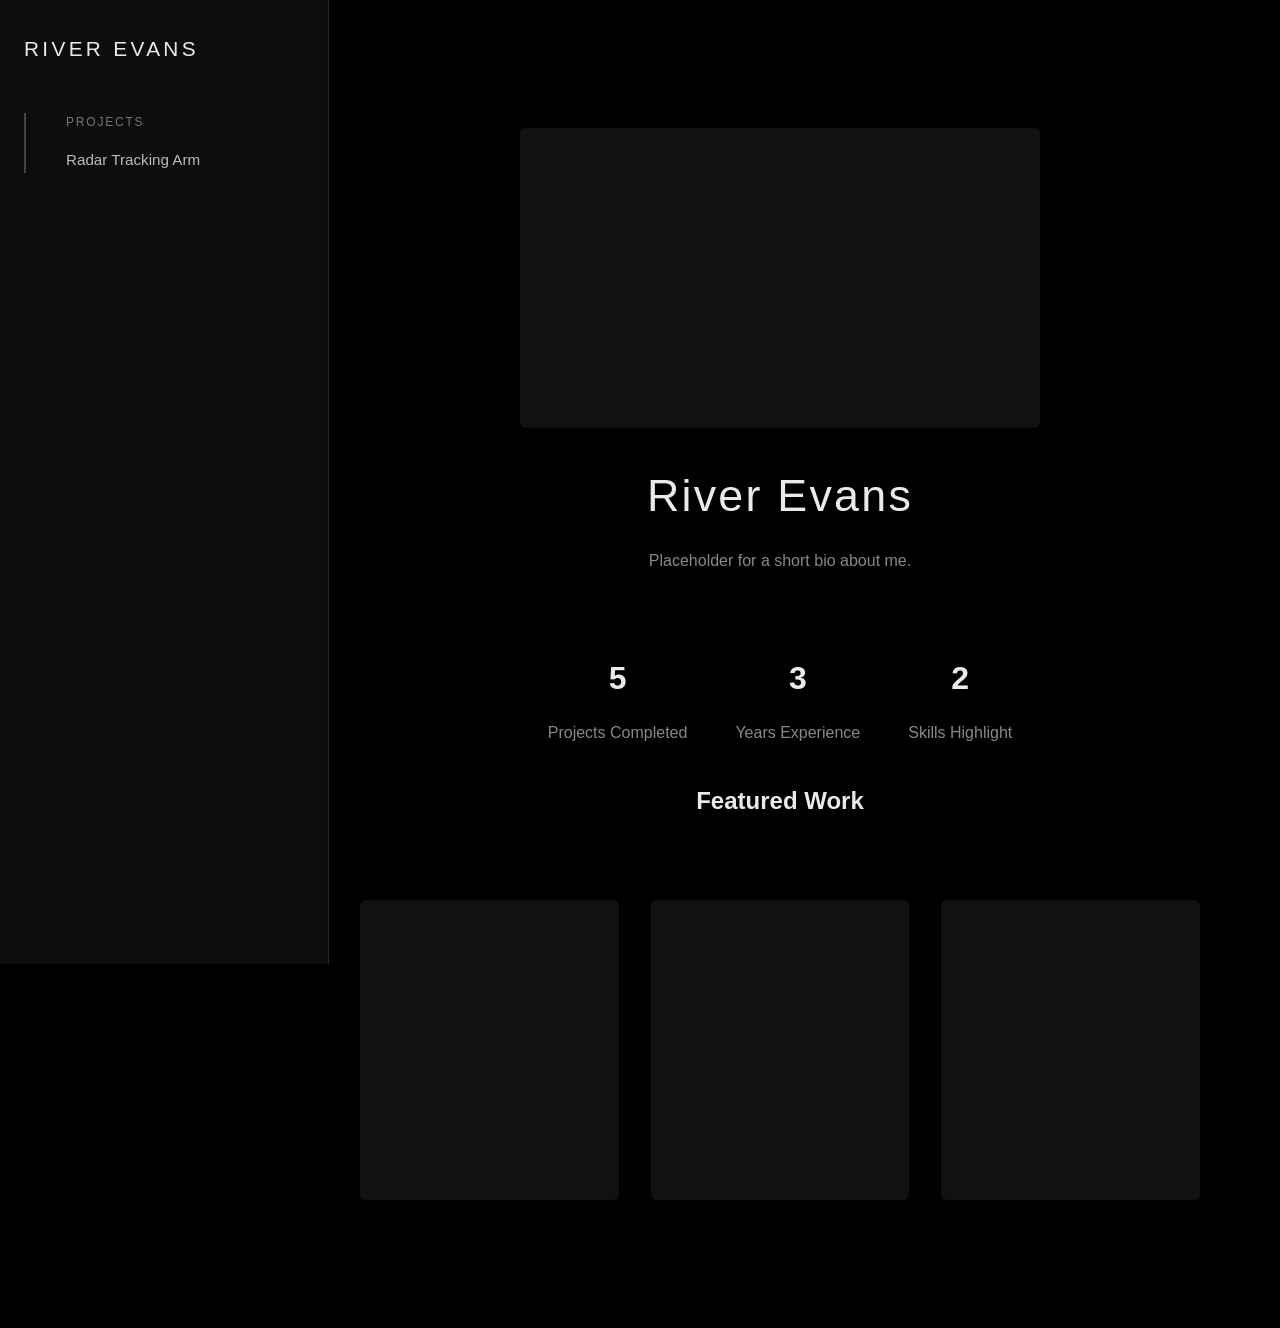
==== index.html @ 92bc2c21 "Add files via upload" ====
<!DOCTYPE html>
<html lang="en">
<head>
  <meta charset="UTF-8" />
  <meta name="viewport" content="width=device-width, initial-scale=1.0" />
  <title>River Evans – Portfolio</title>
  <link rel="stylesheet" href="style.css" />
</head>
<body>

  <aside class="sidebar">
    <a href="index.html" class="brand">RIVER EVANS</a>
    <nav class="side-nav">
      <span class="nav-section">PROJECTS</span>
      <a href="project.html" class="nav-item">Radar Tracking Arm</a>
    </nav>
  </aside>

  <main class="home-main">
    <div class="main-container">

      <!-- Hero Section -->
      <section class="home-hero">
        <div class="hero-media">
          <!-- <img src="path/to/hero.jpg" alt="Hero Image"> -->
          <!-- <video src="path/to/hero.mp4" autoplay muted loop playsinline></video> -->
        </div>

        <h1>River Evans</h1>
        <p>Placeholder for a short bio about me.</p>
      </section>

      <!-- Stats Section -->
      <section class="home-stats">
        <div class="stats">
          <div class="stat">
            <span>5</span>
            <p>Projects Completed</p>
          </div>
          <div class="stat">
            <span>3</span>
            <p>Years Experience</p>
          </div>
          <div class="stat">
            <span>2</span>
            <p>Skills Highlight</p>
          </div>
        </div>
      </section>

      <!-- Featured Work Section -->
      <section class="home-featured">
        <h2 style="text-align:center; margin-bottom:3rem;">Featured Work</h2>

        <div class="featured-grid">
          <div class="project-media">
            <!-- <img src="path/to/featured1.jpg" alt="Featured Work 1"> -->
            <!-- <video src="path/to/featured1.mp4" autoplay muted loop playsinline></video> -->
          </div>

          <div class="project-media">
            <!-- <img src="path/to/featured2.jpg" alt="Featured Work 2"> -->
            <!-- <video src="path/to/featured2.mp4" autoplay muted loop playsinline></video> -->
          </div>

          <div class="project-media">
            <!-- <img src="path/to/featured3.jpg" alt="Featured Work 3"> -->
            <!-- <video src="path/to/featured3.mp4" autoplay muted loop playsinline></video> -->
          </div>
        </div>
      </section>

    </div>
  </main>

</body>
</html>
---- style.css ----
/* Reset & Body */
html, body {
  height: 100%;
  margin: 0;
  background-color: #000;
  overscroll-behavior: none;
  font-family: -apple-system, BlinkMacSystemFont, "SF Pro Text",
    "SF Pro Display", "Helvetica Neue", Helvetica, Arial, sans-serif;
  color: #eaeaea;
  line-height: 1.6;
}

body::before {
  content: "";
  position: fixed;
  inset: 0;
  background: #000; /* fully black background */
  z-index: -1;
  pointer-events: none;
}

/* Sidebar */
.sidebar {
  position: fixed;
  top: 0;
  left: 0;
  width: 280px;
  height: 100vh;
  padding: 2rem 1.5rem;
  display: flex;
  flex-direction: column;
  border-right: 1px solid #2a2a2a;
  background-color: #0d0d0d;
}

.brand {
  font-size: 1.3rem;
  font-weight: 300;
  letter-spacing: 0.16em;
  color: #eaeaea;
  text-decoration: none;
  margin-bottom: 3rem;
}

.side-nav {
  display: flex;
  flex-direction: column;
  gap: 1rem;
  padding-left: 2rem; /* moves border in from edge */
  border-left: 2px solid #444;
}

.nav-section {
  font-size: 0.75rem;
  letter-spacing: 0.15em;
  text-transform: uppercase;
  color: #777;
  padding-left: 0.5rem;
}

.nav-item {
  font-size: 0.95rem;
  color: #bbb;
  text-decoration: none;
  padding-left: 0.5rem;
  position: relative;
  transition: color 0.25s ease;
}

.nav-item::before {
  content: "";
  position: absolute;
  left: -2px;
  top: 0;
  height: 100%;
  width: 2px;
  background-color: #00d4ff;
  transform: scaleY(0);
  transform-origin: top;
  transition: transform 0.25s ease;
}

.nav-item:hover::before,
.nav-item.active::before {
  transform: scaleY(1);
}

.nav-item:hover,
.nav-item.active {
  color: #00d4ff;
}

/* Main Layout */
.home-main,
.project-main {
  margin-left: 280px;
  padding: 6rem 3rem;
}

.main-container {
  max-width: 960px;
  margin: 0 auto;
  padding: 0 2rem; /* spacing from screen edge */
}

/* Hero sections */
.home-hero,
.project-hero {
  text-align: center;
  margin-bottom: 5rem;
}

.home-hero h1,
.project-hero h1 {
  font-size: 2.8rem;
  font-weight: 500;
  letter-spacing: 0.05em;
  margin-top: 0;
  margin-bottom: 1rem;
}

.project-hero h1 {
  font-size: 2.4rem;
  font-weight: 400;
  letter-spacing: 0.06em;
}

.home-hero p,
.project-hero p {
  color: #888;
}

/* Stats */
.stats {
  display: flex;
  justify-content: center;
  gap: 3rem;
  flex-wrap: wrap;
  align-items: center;
  margin-top: 2rem;
}

.stat span {
  font-size: 2rem;
  font-weight: 600;
}

.stat p {
  color: #888;
}

/* Project Content */
.project-content {
  margin: 0 auto;
}

.project-content section {
  margin-bottom: 4rem;
  margin-top: 2rem;
}

.project-content h2 {
  text-align: center;
  font-size: 1.25rem;
  letter-spacing: 0.15em;
  margin-top: 0;
}

.project-content p {
  color: #bbb;
}

/* Media containers for images or videos */
.hero-media,
.project-media {
  width: 100%;
  max-width: 520px;
  margin: 2rem auto;
  border-radius: 6px;
  overflow: hidden;
  background: #111;
  height: 300px;
}

.hero-media img,
.project-media img,
.hero-media video,
.project-media video {
  width: 100%;
  height: 100%;
  object-fit: cover;
  display: block;
  border-radius: 6px;
}

/* Lead hero media above project title */
.hero-media-large {
  max-width: 520px; /* same as other media */
  width: 100%;
  height: 400px;    /* taller than normal media */
  margin: 2rem auto; /* centers horizontally with same gap left/right */
  border-radius: 6px;
  background: #111;
  overflow: hidden;
}

.hero-media-large img,
.hero-media-large video {
  width: 100%;
  height: 100%;
  object-fit: cover;
  display: block;
  border-radius: 6px;
}

/* Responsive */
@media (max-width: 768px) {
  .home-main,
  .project-main {
    margin-left: 1.5rem;
    padding: 4rem 0;
  }

  .sidebar {
    width: 200px;
  }

  .hero-media,
  .project-media {
    height: 180px;
  }

  .hero-media-large {
    height: 250px;
  }
}
/* Center the numbers above stats labels */
.stats {
  display: flex;
  justify-content: center;
  gap: 3rem;
  flex-wrap: wrap;
  align-items: flex-start; /* numbers on top */
  text-align: center;      /* center numbers and labels */
  margin-top: 2rem;
}

.stat {
  display: flex;
  flex-direction: column;
  align-items: center; /* centers number and label vertically */
}

/* Featured Work grid */
.featured-grid {
  display: grid;
  grid-template-columns: repeat(auto-fit, minmax(250px, 1fr));
  gap: 2rem;
  justify-items: center;
  align-items: start;
}
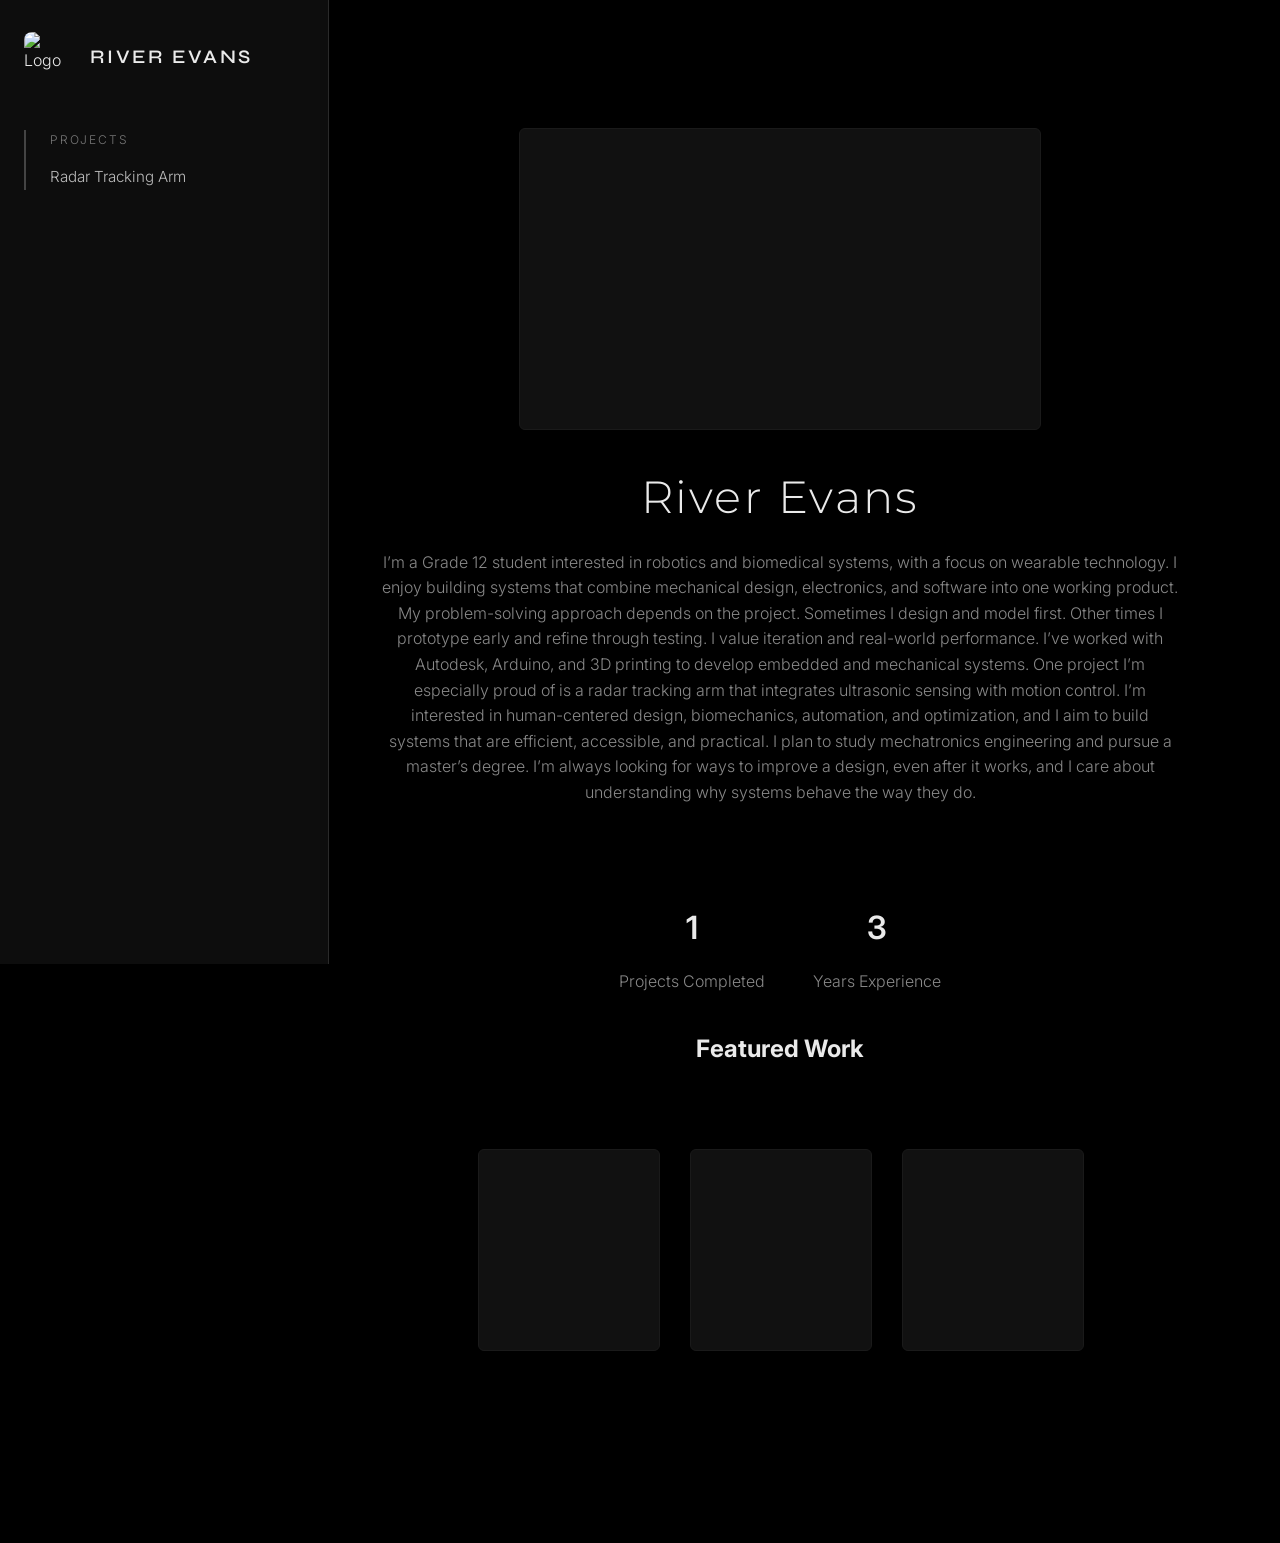
==== commit d903d0f6: "Add files via upload" ====
--- a/index.html
+++ b/index.html
@@ -4,12 +4,21 @@
   <meta charset="UTF-8" />
   <meta name="viewport" content="width=device-width, initial-scale=1.0" />
   <title>River Evans – Portfolio</title>
+  <link href="https://fonts.googleapis.com/css2?family=Inter:wght@300;400;500&family=Montserrat:wght@300;400;500&family=Syne:wght@400;500;600;700&display=swap" rel="stylesheet">
   <link rel="stylesheet" href="style.css" />
 </head>
 <body>
 
   <aside class="sidebar">
-    <a href="index.html" class="brand">RIVER EVANS</a>
+    <!-- Logo + Name -->
+    <div class="sidebar-header">
+      <div class="sidebar-logo">
+        <img src="LOGO2.jpeg" alt="Logo">
+      </div>
+      <a href="index.html" class="brand">RIVER EVANS</a>
+    </div>
+
+    <!-- Navigation -->
     <nav class="side-nav">
       <span class="nav-section">PROJECTS</span>
       <a href="project.html" class="nav-item">Radar Tracking Arm</a>
@@ -17,60 +26,54 @@
   </aside>
 
   <main class="home-main">
-    <div class="main-container">
+    <!-- Hero Section -->
+    <section class="home-hero">
+      <div class="hero-media">
+        <!-- Replace with image or video -->
+      </div>
 
-      <!-- Hero Section -->
-      <section class="home-hero">
-        <div class="hero-media">
-          <!-- <img src="path/to/hero.jpg" alt="Hero Image"> -->
-          <!-- <video src="path/to/hero.mp4" autoplay muted loop playsinline></video> -->
+      <h1>River Evans</h1>
+      <p>I’m a Grade 12 student interested in robotics and biomedical systems, with a focus on wearable technology. I enjoy building systems that combine mechanical design, electronics, and software into one working product.
+
+My problem-solving approach depends on the project. Sometimes I design and model first. Other times I prototype early and refine through testing. I value iteration and real-world performance.
+
+I’ve worked with Autodesk, Arduino, and 3D printing to develop embedded and mechanical systems. One project I’m especially proud of is a radar tracking arm that integrates ultrasonic sensing with motion control.
+
+I’m interested in human-centered design, biomechanics, automation, and optimization, and I aim to build systems that are efficient, accessible, and practical. I plan to study mechatronics engineering and pursue a master’s degree. I’m always looking for ways to improve a design, even after it works, and I care about understanding why systems behave the way they do.</p>
+    </section>
+
+    <!-- Stats Section -->
+    <section class="home-stats">
+      <div class="stats">
+        <div class="stat">
+          <span>1</span>
+          <p>Projects Completed</p>
+        </div>
+        <div class="stat">
+          <span>3</span>
+          <p>Years Experience</p>
+        </div>
+      </div>
+    </section>
+
+    <!-- Featured Work Section -->
+    <section class="home-featured">
+      <h2 style="text-align:center; margin-bottom:3rem;">Featured Work</h2>
+
+      <div class="featured-grid">
+        <div class="project-media">
+          <!-- Replace with image or video -->
         </div>
 
-        <h1>River Evans</h1>
-        <p>Placeholder for a short bio about me.</p>
-      </section>
+        <div class="project-media">
+          <!-- Replace with image or video -->
+        </div>
 
-      <!-- Stats Section -->
-      <section class="home-stats">
-        <div class="stats">
-          <div class="stat">
-            <span>5</span>
-            <p>Projects Completed</p>
-          </div>
-          <div class="stat">
-            <span>3</span>
-            <p>Years Experience</p>
-          </div>
-          <div class="stat">
-            <span>2</span>
-            <p>Skills Highlight</p>
-          </div>
+        <div class="project-media">
+          <!-- Replace with image or video -->
         </div>
-      </section>
-
-      <!-- Featured Work Section -->
-      <section class="home-featured">
-        <h2 style="text-align:center; margin-bottom:3rem;">Featured Work</h2>
-
-        <div class="featured-grid">
-          <div class="project-media">
-            <!-- <img src="path/to/featured1.jpg" alt="Featured Work 1"> -->
-            <!-- <video src="path/to/featured1.mp4" autoplay muted loop playsinline></video> -->
-          </div>
-
-          <div class="project-media">
-            <!-- <img src="path/to/featured2.jpg" alt="Featured Work 2"> -->
-            <!-- <video src="path/to/featured2.mp4" autoplay muted loop playsinline></video> -->
-          </div>
-
-          <div class="project-media">
-            <!-- <img src="path/to/featured3.jpg" alt="Featured Work 3"> -->
-            <!-- <video src="path/to/featured3.mp4" autoplay muted loop playsinline></video> -->
-          </div>
-        </div>
-      </section>
-
-    </div>
+      </div>
+    </section>
   </main>
 
 </body>
--- a/style.css
+++ b/style.css
@@ -1,22 +1,13 @@
-/* Reset & Body */
+/* Base */
 html, body {
   height: 100%;
   margin: 0;
   background-color: #000;
-  overscroll-behavior: none;
-  font-family: -apple-system, BlinkMacSystemFont, "SF Pro Text",
-    "SF Pro Display", "Helvetica Neue", Helvetica, Arial, sans-serif;
+  font-family: 'Inter', -apple-system, BlinkMacSystemFont, 'SF Pro Text',
+    'SF Pro Display', 'Helvetica Neue', Helvetica, Arial, sans-serif;
   color: #eaeaea;
   line-height: 1.6;
-}
-
-body::before {
-  content: "";
-  position: fixed;
-  inset: 0;
-  background: #000; /* fully black background */
-  z-index: -1;
-  pointer-events: none;
+  font-weight: 300;
 }
 
 /* Sidebar */
@@ -27,26 +18,51 @@
   width: 280px;
   height: 100vh;
   padding: 2rem 1.5rem;
+  background-color: #0d0d0d;
+  border-right: 1px solid #2a2a2a;
   display: flex;
   flex-direction: column;
-  border-right: 1px solid #2a2a2a;
-  background-color: #0d0d0d;
-}
-
+}
+
+/* Logo + Name wrapper */
+.sidebar-header {
+  display: flex;
+  align-items: center;
+  gap: 1rem;
+  margin-bottom: 3rem;
+}
+
+/* Logo */
+.sidebar-logo {
+  width: 50px;
+  height: 50px;
+}
+
+.sidebar-logo img {
+  width: 100%;
+  height: 100%;
+  object-fit: contain;
+  border-radius: 8px;
+  display: block;
+}
+
+/* Brand / Name */
 .brand {
-  font-size: 1.3rem;
-  font-weight: 300;
-  letter-spacing: 0.16em;
+  font-size: 1.2rem;
+  font-weight: 600;
+  font-family: 'Syne', sans-serif;
+  letter-spacing: 0.12em;
   color: #eaeaea;
   text-decoration: none;
-  margin-bottom: 3rem;
-}
-
+  white-space: nowrap;
+}
+
+/* Sidebar navigation */
 .side-nav {
   display: flex;
   flex-direction: column;
   gap: 1rem;
-  padding-left: 2rem; /* moves border in from edge */
+  padding-left: 1rem;
   border-left: 2px solid #444;
 }
 
@@ -95,25 +111,57 @@
 .project-main {
   margin-left: 280px;
   padding: 6rem 3rem;
-}
-
-.main-container {
-  max-width: 960px;
-  margin: 0 auto;
-  padding: 0 2rem; /* spacing from screen edge */
-}
-
-/* Hero sections */
+  background-color: #000;
+  min-height: 100vh;
+  display: flex;
+  flex-direction: column;
+  align-items: center;
+}
+
+/* Hero Media */
+.hero-media,
+.hero-media-large,
+.hero-diagram,
+.project-media {
+  width: 100%;
+  max-width: 520px;
+  height: 300px;
+  background: #111;
+  border: 1px solid #1a1a1a;
+  margin: 2rem auto;
+  border-radius: 6px;
+}
+
+.hero-media-large {
+  max-width: 640px;
+}
+
+.hero-media img,
+.hero-media-large img,
+.project-media img,
+.project-media video,
+.hero-media video,
+.hero-media-large video {
+  width: 100%;
+  height: 100%;
+  object-fit: cover;
+  border-radius: 6px;
+  display: block;
+}
+
+/* Hero Titles */
 .home-hero,
 .project-hero {
   text-align: center;
-  margin-bottom: 5rem;
+  max-width: 800px;
+  margin: 0 auto 5rem;
 }
 
 .home-hero h1,
 .project-hero h1 {
+  font-family: 'Montserrat', sans-serif;
   font-size: 2.8rem;
-  font-weight: 500;
+  font-weight: 300;
   letter-spacing: 0.05em;
   margin-top: 0;
   margin-bottom: 1rem;
@@ -121,7 +169,7 @@
 
 .project-hero h1 {
   font-size: 2.4rem;
-  font-weight: 400;
+  font-weight: 300;
   letter-spacing: 0.06em;
 }
 
@@ -136,8 +184,7 @@
   justify-content: center;
   gap: 3rem;
   flex-wrap: wrap;
-  align-items: center;
-  margin-top: 2rem;
+  text-align: center;
 }
 
 .stat span {
@@ -151,111 +198,286 @@
 
 /* Project Content */
 .project-content {
+  max-width: 720px;
   margin: 0 auto;
 }
 
 .project-content section {
-  margin-bottom: 4rem;
-  margin-top: 2rem;
+  margin: 2rem 0 4rem;
 }
 
 .project-content h2 {
+  font-family: 'Montserrat', sans-serif;
   text-align: center;
   font-size: 1.25rem;
+  font-weight: 400;
   letter-spacing: 0.15em;
-  margin-top: 0;
+  text-transform: uppercase;
 }
 
 .project-content p {
   color: #bbb;
 }
 
-/* Media containers for images or videos */
-.hero-media,
-.project-media {
-  width: 100%;
-  max-width: 520px;
-  margin: 2rem auto;
+/* Featured Work / Project Media Placeholders */
+.project-placeholder,
+.image-placeholder,
+.project-media,
+.featured-grid > div {
+  width: 100%;
+  height: 200px;
+  background: #111;
   border-radius: 6px;
+  margin-bottom: 3rem;
+}
+
+/* Carousel */
+.carousel {
+  width: 100%;
+  margin: 2rem 0;
+  display: flex;
+  flex-direction: column;
+  gap: 1rem;
+  align-items: center;
+}
+
+.carousel-container {
+  display: flex;
+  align-items: center;
+  justify-content: center;
+  height: 300px;
+  width: 520px;
+  position: relative;
   overflow: hidden;
+}
+
+.carousel-button {
+  position: absolute;
+  top: 0;
+  height: 100%;
+  width: 15%;
+  background: transparent;
+  border: none;
+  cursor: pointer;
+  z-index: 10;
+  padding: 0;
+  margin: 0;
+}
+
+.carousel-button-left {
+  left: 0;
+}
+
+.carousel-button-right {
+  right: 0;
+}
+
+.carousel-image {
+  height: 100%;
+  object-fit: contain;
+  border: 1px solid #1a1a1a;
+  transition: all 0.4s ease;
+  position: absolute;
+}
+
+.carousel-image.left {
+  opacity: 0.4;
+  transform: translateX(-200px) scale(0.8);
+  z-index: 1;
+}
+
+.carousel-image.center {
+  opacity: 1;
+  transform: translateX(0) scale(1);
+  z-index: 2;
+}
+
+.carousel-image.right {
+  opacity: 0.4;
+  transform: translateX(200px) scale(0.8);
+  z-index: 1;
+}
+
+.carousel-nav {
+  text-align: center;
+  font-size: 0.9rem;
+  color: #666;
+}
+
+.carousel-counter {
+  cursor: pointer;
+}
+
+.carousel-nav {
+  text-align: center;
+  font-size: 0.9rem;
+  color: #666;
+}
+
+.carousel-counter {
+  cursor: pointer;
+}
+
+.carousel-nav {
+  text-align: center;
+  font-size: 0.9rem;
+  color: #666;
+}
+
+.carousel-counter {
+  cursor: pointer;
+}
+
+.featured-grid {
+  display: grid;
+  grid-template-columns: repeat(auto-fit, minmax(180px, 1fr));
+  gap: 2rem;
+  max-width: 800px;
+  width: 100%;
+  margin: 0 auto 3rem auto;
+}
+
+/* Technical Implementation Section */
+.technical-section {
+  max-width: 900px;
+  margin: 4rem auto;
+  padding: 3rem 0;
+  border-top: 1px solid #222;
+}
+
+.technical-section h2 {
+  font-family: 'Montserrat', sans-serif;
+  text-align: center;
+  font-size: 1.8rem;
+  font-weight: 300;
+  letter-spacing: 0.08em;
+  margin-bottom: 3rem;
+  color: #eaeaea;
+}
+
+.subsection {
+  margin-bottom: 4rem;
+}
+
+.subsection h3 {
+  font-family: 'Montserrat', sans-serif;
+  font-size: 1.2rem;
+  font-weight: 400;
+  letter-spacing: 0.1em;
+  color: #eaeaea;
+  margin-bottom: 1.5rem;
+  text-transform: uppercase;
+}
+
+.tech-content {
+  display: grid;
+  grid-template-columns: 1fr 1fr;
+  gap: 2rem;
+  margin-bottom: 2rem;
+}
+
+.tech-text, .tech-description {
+  color: #bbb;
+  line-height: 1.8;
+}
+
+.tech-text ul, .tech-description ul {
+  margin-left: 1.5rem;
+  margin-top: 1rem;
+}
+
+.tech-text li, .tech-description li {
+  margin-bottom: 0.5rem;
+}
+
+.tech-code {
+  grid-column: 1;
+  background: #0a0a0a;
+  border: 1px solid #1a1a1a;
+  border-radius: 4px;
+  padding: 1.5rem;
+  overflow-x: auto;
+}
+
+.code-block {
+  font-family: 'Monaco', 'Menlo', 'Ubuntu Mono', monospace;
+  font-size: 0.85rem;
+  color: #aaa;
+  line-height: 1.6;
+  margin: 0;
+  white-space: pre-wrap;
+  word-break: break-word;
+}
+
+.placeholder-box {
+  width: 100%;
+  height: 250px;
   background: #111;
-  height: 300px;
-}
-
-.hero-media img,
-.project-media img,
-.hero-media video,
-.project-media video {
-  width: 100%;
-  height: 100%;
-  object-fit: cover;
-  display: block;
-  border-radius: 6px;
-}
-
-/* Lead hero media above project title */
-.hero-media-large {
-  max-width: 520px; /* same as other media */
-  width: 100%;
-  height: 400px;    /* taller than normal media */
-  margin: 2rem auto; /* centers horizontally with same gap left/right */
-  border-radius: 6px;
-  background: #111;
-  overflow: hidden;
-}
-
-.hero-media-large img,
-.hero-media-large video {
-  width: 100%;
-  height: 100%;
-  object-fit: cover;
-  display: block;
-  border-radius: 6px;
+  border: 1px solid #1a1a1a;
+  border-radius: 4px;
+  display: flex;
+  align-items: center;
+  justify-content: center;
+  color: #666;
+  font-size: 0.95rem;
+}
+
+.tech-diagram {
+  grid-column: 2;
+}
+
+.tech-description {
+  grid-column: 2;
+}
+
+.tech-specs {
+  display: grid;
+  grid-template-columns: repeat(auto-fit, minmax(200px, 1fr));
+  gap: 1.5rem;
+  margin-top: 2rem;
+}
+
+.spec-item {
+  background: #0a0a0a;
+  border-left: 3px solid #333;
+  padding: 1.5rem;
+  border-radius: 2px;
+}
+
+.spec-item h4 {
+  color: #eaeaea;
+  font-size: 0.95rem;
+  letter-spacing: 0.05em;
+  margin-bottom: 0.5rem;
+  text-transform: uppercase;
+}
+
+.spec-item p {
+  color: #bbb;
+  font-size: 0.9rem;
+  margin: 0;
 }
 
 /* Responsive */
 @media (max-width: 768px) {
-  .home-main,
-  .project-main {
-    margin-left: 1.5rem;
-    padding: 4rem 0;
+  .tech-content {
+    grid-template-columns: 1fr;
   }
 
-  .sidebar {
-    width: 200px;
+  .tech-code {
+    grid-column: 1;
   }
 
-  .hero-media,
-  .project-media {
-    height: 180px;
+  .tech-diagram,
+  .tech-description {
+    grid-column: 1;
   }
 
-  .hero-media-large {
-    height: 250px;
+  .technical-section {
+    padding: 2rem 1.5rem;
   }
-}
-/* Center the numbers above stats labels */
-.stats {
-  display: flex;
-  justify-content: center;
-  gap: 3rem;
-  flex-wrap: wrap;
-  align-items: flex-start; /* numbers on top */
-  text-align: center;      /* center numbers and labels */
-  margin-top: 2rem;
-}
-
-.stat {
-  display: flex;
-  flex-direction: column;
-  align-items: center; /* centers number and label vertically */
-}
-
-/* Featured Work grid */
-.featured-grid {
-  display: grid;
-  grid-template-columns: repeat(auto-fit, minmax(250px, 1fr));
-  gap: 2rem;
-  justify-items: center;
-  align-items: start;
-}+
+  .subsection h3 {
+    font-size: 1rem;
+  }
+}
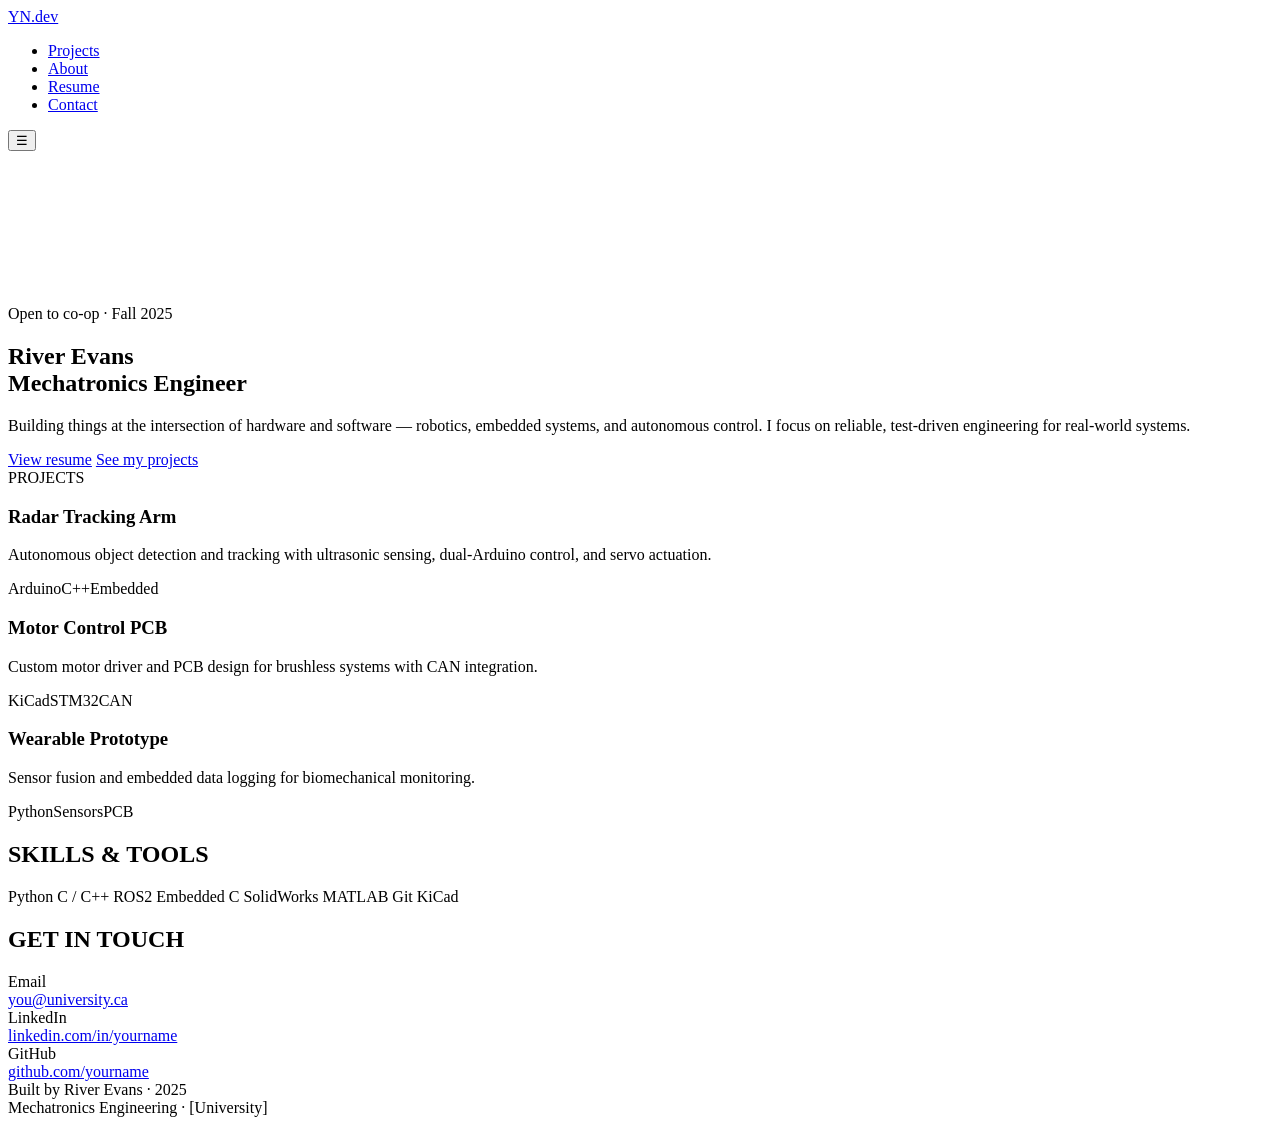
==== commit 8a90ebd0: "Add files via upload" ====
--- a/index.html
+++ b/index.html
@@ -4,77 +4,183 @@
   <meta charset="UTF-8" />
   <meta name="viewport" content="width=device-width, initial-scale=1.0" />
   <title>River Evans – Portfolio</title>
-  <link href="https://fonts.googleapis.com/css2?family=Inter:wght@300;400;500&family=Montserrat:wght@300;400;500&family=Syne:wght@400;500;600;700&display=swap" rel="stylesheet">
+  <link href="https://fonts.googleapis.com/css2?family=Inter:wght@300;400;600&family=Montserrat:wght@300;600&display=swap" rel="stylesheet">
   <link rel="stylesheet" href="style.css" />
 </head>
 <body>
 
-  <aside class="sidebar">
-    <!-- Logo + Name -->
-    <div class="sidebar-header">
-      <div class="sidebar-logo">
-        <img src="LOGO2.jpeg" alt="Logo">
+  <div class="page-wrapper">
+    <!-- Navbar -->
+    <header class="navbar">
+      <div class="nav-container">
+        <a class="logo-text" href="#">YN.dev</a>
+        <nav class="nav-links-wrap">
+          <ul class="nav-links">
+            <li><a href="#projects">Projects</a></li>
+            <li><a href="#about">About</a></li>
+            <li><a href="#resume">Resume</a></li>
+            <li><a href="#contact">Contact</a></li>
+          </ul>
+          <button class="nav-burger" aria-label="Menu">☰</button>
+        </nav>
       </div>
-      <a href="index.html" class="brand">RIVER EVANS</a>
-    </div>
+    </header>
 
-    <!-- Navigation -->
-    <nav class="side-nav">
-      <span class="nav-section">PROJECTS</span>
-      <a href="project.html" class="nav-item">Radar Tracking Arm</a>
-    </nav>
-  </aside>
-
-  <main class="home-main">
-    <!-- Hero Section -->
-    <section class="home-hero">
-      <div class="hero-media">
-        <!-- Replace with image or video -->
-      </div>
-
-      <h1>River Evans</h1>
-      <p>I’m a Grade 12 student interested in robotics and biomedical systems, with a focus on wearable technology. I enjoy building systems that combine mechanical design, electronics, and software into one working product.
-
-My problem-solving approach depends on the project. Sometimes I design and model first. Other times I prototype early and refine through testing. I value iteration and real-world performance.
-
-I’ve worked with Autodesk, Arduino, and 3D printing to develop embedded and mechanical systems. One project I’m especially proud of is a radar tracking arm that integrates ultrasonic sensing with motion control.
-
-I’m interested in human-centered design, biomechanics, automation, and optimization, and I aim to build systems that are efficient, accessible, and practical. I plan to study mechatronics engineering and pursue a master’s degree. I’m always looking for ways to improve a design, even after it works, and I care about understanding why systems behave the way they do.</p>
-    </section>
-
-    <!-- Stats Section -->
-    <section class="home-stats">
-      <div class="stats">
-        <div class="stat">
-          <span>1</span>
-          <p>Projects Completed</p>
-        </div>
-        <div class="stat">
-          <span>3</span>
-          <p>Years Experience</p>
-        </div>
-      </div>
-    </section>
-
-    <!-- Featured Work Section -->
-    <section class="home-featured">
-      <h2 style="text-align:center; margin-bottom:3rem;">Featured Work</h2>
-
-      <div class="featured-grid">
-        <div class="project-media">
-          <!-- Replace with image or video -->
+    <main>
+      <!-- Hero -->
+      <section class="hero reveal" id="about">
+        <!-- Hero background video (autoplay muted loop). Uses BGVideo.mp4 in project root. -->
+        <div class="hero-bg-wrap" aria-hidden="true">
+          <video class="hero-bg" muted loop playsinline poster="hero-poster.jpg" preload="none" data-webm="BGVideo.webm" data-mp4="BGVideo.mp4"></video>
         </div>
 
-        <div class="project-media">
-          <!-- Replace with image or video -->
+        <div class="hero-content">
+          <div class="status-badge"><span class="status-dot"></span> Open to co-op · Fall 2025</div>
+          <h1 class="hero-title"><span class="name-line">River Evans</span><br><span class="title-line">Mechatronics Engineer</span></h1>
+          <p class="hero-intro">Building things at the intersection of hardware and software — robotics, embedded systems, and autonomous control. I focus on reliable, test-driven engineering for real-world systems.</p>
+
+          <div class="hero-ctas">
+            <a class="btn outline" href="#resume">View resume</a>
+            <a class="btn outline" href="#projects">See my projects</a>
+          </div>
         </div>
+      </section>
 
-        <div class="project-media">
-          <!-- Replace with image or video -->
+      <!-- Projects -->
+      <section class="projects reveal stagger" id="projects">
+        <div class="section-header"><span class="section-label">PROJECTS</span></div>
+        <div class="projects-grid">
+          <article class="project-card reveal">
+            <div class="project-visual visual-green"></div>
+            <h3>Radar Tracking Arm</h3>
+            <p class="muted">Autonomous object detection and tracking with ultrasonic sensing, dual-Arduino control, and servo actuation.</p>
+            <div class="tags"><span>Arduino</span><span>C++</span><span>Embedded</span></div>
+          </article>
+
+          <article class="project-card reveal">
+            <div class="project-visual visual-blue"></div>
+            <h3>Motor Control PCB</h3>
+            <p class="muted">Custom motor driver and PCB design for brushless systems with CAN integration.</p>
+            <div class="tags"><span>KiCad</span><span>STM32</span><span>CAN</span></div>
+          </article>
+
+          <article class="project-card reveal">
+            <div class="project-visual visual-amber"></div>
+            <h3>Wearable Prototype</h3>
+            <p class="muted">Sensor fusion and embedded data logging for biomechanical monitoring.</p>
+            <div class="tags"><span>Python</span><span>Sensors</span><span>PCB</span></div>
+          </article>
         </div>
-      </div>
-    </section>
-  </main>
+      </section>
 
+      <!-- Skills -->
+      <section class="skills reveal stagger" id="skills">
+        <h2 class="section-label">SKILLS & TOOLS</h2>
+        <div class="skills-row">
+          <span class="skill-pill reveal">Python</span>
+          <span class="skill-pill reveal">C / C++</span>
+          <span class="skill-pill reveal">ROS2</span>
+          <span class="skill-pill reveal">Embedded C</span>
+          <span class="skill-pill reveal">SolidWorks</span>
+          <span class="skill-pill reveal">MATLAB</span>
+          <span class="skill-pill reveal">Git</span>
+          <span class="skill-pill reveal">KiCad</span>
+        </div>
+      </section>
+
+      <!-- Contact -->
+      <section class="contact reveal stagger" id="contact">
+        <h2 class="section-label">GET IN TOUCH</h2>
+        <div class="contact-grid">
+          <div class="contact-card reveal">
+            <div class="contact-label">Email</div>
+            <div class="contact-value"><a href="mailto:you@university.ca">you@university.ca</a></div>
+          </div>
+          <div class="contact-card reveal">
+            <div class="contact-label">LinkedIn</div>
+            <div class="contact-value"><a href="https://linkedin.com/in/yourname" target="_blank">linkedin.com/in/yourname</a></div>
+          </div>
+          <div class="contact-card reveal">
+            <div class="contact-label">GitHub</div>
+            <div class="contact-value"><a href="https://github.com/yourname" target="_blank">github.com/yourname</a></div>
+          </div>
+        </div>
+      </section>
+    </main>
+
+    <footer class="footer">
+      <div class="footer-left">Built by River Evans · 2025</div>
+      <div class="footer-right">Mechatronics Engineering · [University]</div>
+    </footer>
+  </div>
+
+  <script>
+    // Simple burger menu for small screens
+    const burger = document.querySelector('.nav-burger');
+    const navLinks = document.querySelector('.nav-links');
+    if (burger) {
+      burger.addEventListener('click', () => {
+        navLinks.classList.toggle('open');
+      });
+    }
+
+    // Scroll reveal using IntersectionObserver with optional staggering
+    (function(){
+      const io = new IntersectionObserver((entries)=>{
+        entries.forEach(entry=>{
+          if(entry.isIntersecting){
+            const el = entry.target;
+            // if container has stagger class, reveal children with small delays
+            if(el.classList.contains('stagger')){
+              el.classList.add('show');
+              const children = Array.from(el.querySelectorAll('.reveal'));
+              children.forEach((ch,i)=>{
+                setTimeout(()=> ch.classList.add('show'), i*90);
+              });
+            }
+            el.classList.add('show');
+            io.unobserve(el);
+          }
+        });
+      },{threshold:0.12});
+
+      document.querySelectorAll('.reveal, .stagger').forEach(el=> io.observe(el));
+    })();
+
+      // Video playback policy: avoid autoplay heavy video when user prefers reduced motion or save-data
+      (function(){
+        // Lazy-load hero video sources only when hero is nearby; prefer WebM then MP4.
+        const vid = document.querySelector('.hero-bg');
+        if(!vid) return;
+
+        const prefersReduced = window.matchMedia && window.matchMedia('(prefers-reduced-motion: reduce)').matches;
+        const connection = navigator.connection || navigator.mozConnection || navigator.webkitConnection;
+        const saveData = connection && (connection.saveData || (connection.effectiveType && connection.effectiveType.includes('2g')));
+        if(prefersReduced || saveData){
+          // don't load video
+          vid.removeAttribute('poster');
+          return;
+        }
+
+        const loadVideo = ()=>{
+          if(vid.dataset.loaded) return;
+          const webm = vid.dataset.webm;
+          const mp4 = vid.dataset.mp4;
+          if(webm){ const s = document.createElement('source'); s.src = webm; s.type = 'video/webm'; vid.appendChild(s); }
+          if(mp4){ const s2 = document.createElement('source'); s2.src = mp4; s2.type = 'video/mp4'; vid.appendChild(s2); }
+          vid.preload = 'metadata';
+          vid.load();
+          vid.dataset.loaded = 'true';
+          // attempt play; handle promise rejection
+          vid.play && vid.play().catch(()=>{/* silent */});
+        };
+
+        // Load when hero intersects viewport (small root margin to start slightly earlier)
+        const vobserver = new IntersectionObserver((entries,io)=>{
+          entries.forEach(en=>{ if(en.isIntersecting){ loadVideo(); io.unobserve(en.target); } });
+        },{threshold:0.05, rootMargin:'200px'});
+        vobserver.observe(vid.closest('.hero'));
+      })();
+  </script>
 </body>
 </html>
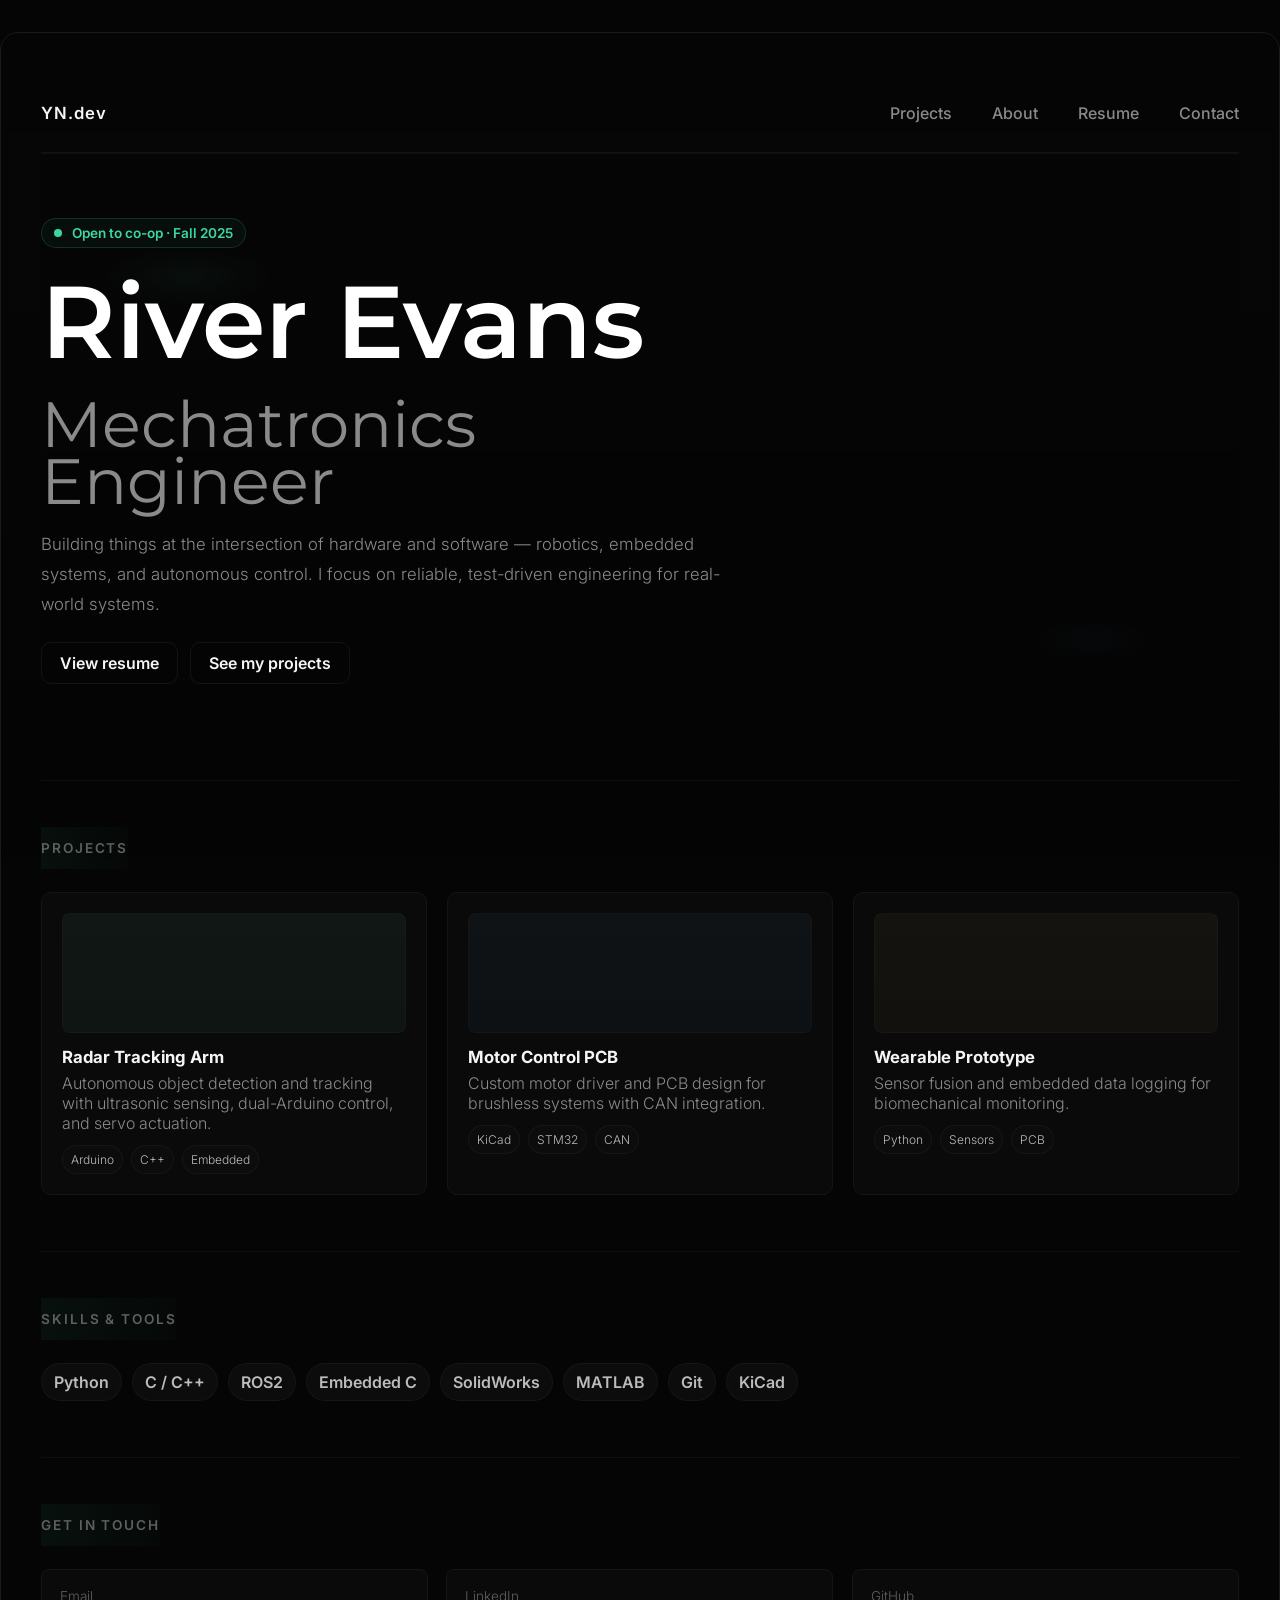
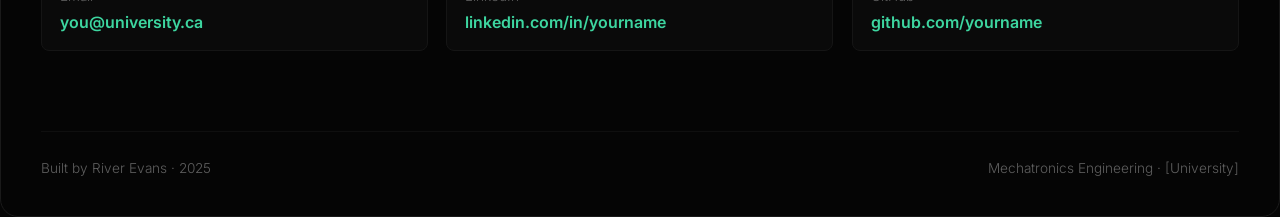
==== commit edba902e: "Add files via upload" ====
--- a/index.html
+++ b/index.html
@@ -29,11 +29,7 @@
     <main>
       <!-- Hero -->
       <section class="hero reveal" id="about">
-        <!-- Hero background video (autoplay muted loop). Uses BGVideo.mp4 in project root. -->
-        <div class="hero-bg-wrap" aria-hidden="true">
-          <video class="hero-bg" muted loop playsinline poster="hero-poster.jpg" preload="none" data-webm="BGVideo.webm" data-mp4="BGVideo.mp4"></video>
-        </div>
-
+        <!-- Replaced video with CSS parallax background for performance -->
         <div class="hero-content">
           <div class="status-badge"><span class="status-dot"></span> Open to co-op · Fall 2025</div>
           <h1 class="hero-title"><span class="name-line">River Evans</span><br><span class="title-line">Mechatronics Engineer</span></h1>
@@ -139,6 +135,9 @@
               });
             }
             el.classList.add('show');
+            // also add .show to section label inside this element so header wipe plays
+            const label = el.querySelector('.section-label');
+            if(label) label.classList.add('show');
             io.unobserve(el);
           }
         });
@@ -147,40 +146,26 @@
       document.querySelectorAll('.reveal, .stagger').forEach(el=> io.observe(el));
     })();
 
-      // Video playback policy: avoid autoplay heavy video when user prefers reduced motion or save-data
-      (function(){
-        // Lazy-load hero video sources only when hero is nearby; prefer WebM then MP4.
-        const vid = document.querySelector('.hero-bg');
-        if(!vid) return;
-
-        const prefersReduced = window.matchMedia && window.matchMedia('(prefers-reduced-motion: reduce)').matches;
-        const connection = navigator.connection || navigator.mozConnection || navigator.webkitConnection;
-        const saveData = connection && (connection.saveData || (connection.effectiveType && connection.effectiveType.includes('2g')));
-        if(prefersReduced || saveData){
-          // don't load video
-          vid.removeAttribute('poster');
-          return;
-        }
-
-        const loadVideo = ()=>{
-          if(vid.dataset.loaded) return;
-          const webm = vid.dataset.webm;
-          const mp4 = vid.dataset.mp4;
-          if(webm){ const s = document.createElement('source'); s.src = webm; s.type = 'video/webm'; vid.appendChild(s); }
-          if(mp4){ const s2 = document.createElement('source'); s2.src = mp4; s2.type = 'video/mp4'; vid.appendChild(s2); }
-          vid.preload = 'metadata';
-          vid.load();
-          vid.dataset.loaded = 'true';
-          // attempt play; handle promise rejection
-          vid.play && vid.play().catch(()=>{/* silent */});
-        };
-
-        // Load when hero intersects viewport (small root margin to start slightly earlier)
-        const vobserver = new IntersectionObserver((entries,io)=>{
-          entries.forEach(en=>{ if(en.isIntersecting){ loadVideo(); io.unobserve(en.target); } });
-        },{threshold:0.05, rootMargin:'200px'});
-        vobserver.observe(vid.closest('.hero'));
-      })();
+    // Hero parallax: update CSS variable based on hero position (rAF throttled)
+    (function(){
+      const hero = document.querySelector('.hero');
+      if(!hero) return;
+      let ticking = false;
+      function onScroll(){
+        if(ticking) return;
+        ticking = true;
+        requestAnimationFrame(()=>{
+          const rect = hero.getBoundingClientRect();
+          // translate a small fraction of its offset for subtle parallax
+          const translate = Math.round((rect.top) * 0.18);
+          hero.style.setProperty('--hero-translate', translate + 'px');
+          ticking = false;
+        });
+      }
+      window.addEventListener('scroll', onScroll, {passive:true});
+      window.addEventListener('resize', onScroll);
+      onScroll();
+    })();
   </script>
 </body>
 </html>
--- a/style.css
+++ b/style.css
@@ -0,0 +1,131 @@
+/* ========== CLEAN DARK PORTFOLIO CSS ========== */
+
+/* Reset */
+* { box-sizing: border-box; margin: 0; padding: 0; }
+html, body { height: 100%; background: #050505; color: #f5f5f5; font-family: 'Inter', system-ui, -apple-system, 'Segoe UI', Roboto, sans-serif; font-weight: 300; }
+
+/* Outer panel */
+.page-wrapper { max-width: 1400px; margin: 32px auto; background: #050505; border: 1px solid #1a1a1a; border-radius: 18px; padding: 40px; overflow: hidden; }
+
+/* Navbar */
+.navbar { height: 80px; display: flex; align-items: center; border-bottom: 1px solid #111; }
+.nav-container { width: 100%; max-width: 1320px; margin: 0 auto; display: flex; align-items: center; justify-content: space-between; }
+.logo-text { color: #f5f5f5; font-weight: 600; letter-spacing: 0.06em; text-decoration: none; font-size: 1.05rem; }
+.nav-links { display: flex; gap: 40px; list-style: none; align-items: center; }
+.nav-links a { color: #8a8a8a; text-decoration: none; transition: color 0.22s ease; font-weight: 500; }
+.nav-links a:hover { color: #ffffff; }
+.nav-links a.active { color: #3dd6a0; }
+.nav-burger { display: none; background: transparent; color: #f5f5f5; border: none; font-size: 1.2rem; }
+
+/* Hero */
+.hero { padding: 64px 0 96px 0; position: relative; overflow: visible; --hero-translate: 0px; }
+.hero-content { max-width: 700px; text-align: left; position: relative; z-index: 3; }
+
+/* Decorative parallax background (replaces video for performance) */
+.hero::before {
+  /* simplified decorative background for performance: remove expensive blur/filter */
+  content: "";
+  position: absolute;
+  inset: -8% -4% -8% -4%;
+  z-index: 0;
+  /* smaller, cheaper gradients */
+  background: radial-gradient(700px 240px at 15% 20%, rgba(61,214,160,0.05), transparent 12%), radial-gradient(600px 200px at 85% 70%, rgba(61,155,214,0.035), transparent 10%), linear-gradient(180deg, rgba(255,255,255,0.008), rgba(0,0,0,0.14));
+  /* use GPU-friendly transform (translate3d) */
+  transform: translate3d(0, var(--hero-translate), 0);
+  will-change: transform, opacity;
+  border-radius: 16px;
+  pointer-events: none;
+}
+.hero::after { content: ""; position: absolute; inset: 0; background: linear-gradient(180deg, rgba(5,5,5,0.06), rgba(5,5,5,0.36)); z-index:1; border-radius: 16px; pointer-events: none; }
+
+/* Respect reduced motion and mobile bandwidth */
+@media (prefers-reduced-motion: reduce) {
+  .hero-bg { display: none; }
+}
+@media (max-width: 680px) {
+  .hero-bg { display: none; }
+}
+.status-badge { display: inline-flex; align-items: center; gap: 10px; padding: 6px 12px; border-radius: 999px; border: 1px solid rgba(61,214,160,0.18); background: rgba(61,214,160,0.04); color: #3dd6a0; font-weight: 600; font-size: 0.85rem; margin-bottom: 28px; }
+.status-dot { width: 8px; height: 8px; background: #3dd6a0; border-radius: 50%; box-shadow: 0 0 8px rgba(61,214,160,0.08); }
+.hero-title { font-family: 'Montserrat', system-ui, sans-serif; line-height: 0.9; margin: 0 0 18px 0; }
+.hero-title .name-line { display: block; font-size: clamp(72px, 8vw, 120px); color: #ffffff; font-weight: 600; }
+.hero-title .title-line { display: block; font-size: clamp(40px, 5vw, 64px); color: #8a8a8a; font-weight: 400; margin-top: 6px; }
+.hero-intro { color: #8a8a8a; font-size: 1.05rem; line-height: 1.8; margin-bottom: 22px; }
+.hero-ctas { display: flex; gap: 12px; margin-top: 12px; }
+.btn { display: inline-block; padding: 10px 18px; border-radius: 10px; font-weight: 600; text-decoration: none; transition: all 0.22s ease; }
+.btn.outline { border: 1px solid rgba(255,255,255,0.06); color: #f5f5f5; background: transparent; }
+.btn.outline:hover { transform: translateY(-3px); border-color: rgba(61,214,160,0.28); color: #ffffff; }
+
+/* Sections */
+section { padding: 56px 0; border-top: 1px solid #0f0f0f; }
+.section-label { color: #5f5f5f; letter-spacing: 0.14em; font-weight: 600; font-size: 0.85rem; display: inline-block; margin-bottom: 18px; }
+
+/* Projects */
+.projects-grid { display: grid; grid-template-columns: repeat(3, 1fr); gap: 20px; margin-top: 18px; }
+.project-card { background: #0a0a0a; border: 1px solid #151515; padding: 20px; border-radius: 10px; transition: transform 0.22s ease; }
+.project-card:hover { transform: translateY(-6px); /* avoid heavy box-shadow for performance */ border-color: rgba(61,214,160,0.06); }
+.project-visual { height: 120px; border-radius: 8px; margin-bottom: 14px; background: linear-gradient(180deg, rgba(255,255,255,0.02), rgba(255,255,255,0.01)); border: 1px solid rgba(255,255,255,0.02); }
+.visual-green { background-color: rgba(61,214,160,0.04); }
+.visual-blue { background-color: rgba(61,155,214,0.03); }
+.visual-amber { background-color: rgba(214,155,61,0.03); }
+.project-card h3 { margin: 0 0 6px 0; font-size: 1.05rem; color: #f5f5f5; }
+.project-card .muted { color: #8a8a8a; margin-bottom: 12px; }
+.tags { display:flex; gap:8px; flex-wrap:wrap; }
+.tags span { font-size: 0.75rem; padding:6px 8px; border-radius:999px; border:1px solid rgba(255,255,255,0.04); color:#bbb; background:#0c0c0c; }
+
+/* Skills */
+.skills-row { display:flex; gap:10px; flex-wrap:wrap; margin-top:18px; }
+.skill-pill { padding:8px 12px; border-radius:999px; border:1px solid rgba(255,255,255,0.04); background:#0c0c0c; color:#bbb; font-weight:600; }
+
+/* Contact */
+.contact-grid { display:grid; grid-template-columns: repeat(3,1fr); gap:18px; margin-top:18px; }
+.contact-card { background:#0a0a0a; border:1px solid #151515; padding:18px; border-radius:8px; }
+.contact-label { color:#5f5f5f; font-size:0.85rem; margin-bottom:8px; }
+.contact-value a { color:#3dd6a0; text-decoration:none; font-weight:600; }
+
+/* Footer */
+.footer { display:flex; justify-content:space-between; padding:28px 0 0 0; color:#5f5f5f; font-size:0.85rem; border-top:1px solid #0f0f0f; margin-top:24px; }
+
+/* Responsive */
+@media (max-width: 992px) { .projects-grid { grid-template-columns: repeat(2,1fr); } }
+@media (max-width: 680px) {
+  .nav-links { display:none; position:absolute; top:80px; right:40px; background:#050505; padding:16px; border:1px solid #111; border-radius:8px; }
+  .nav-links.open { display:flex; flex-direction:column; gap:12px; }
+  .nav-burger { display:inline-block; }
+  .projects-grid { grid-template-columns: 1fr; }
+  .contact-grid { grid-template-columns: 1fr; }
+  .hero-content { max-width: 100%; }
+  .hero-title .name-line { font-size: clamp(40px, 12vw, 72px); }
+  .hero-title .title-line { font-size: clamp(22px, 6vw, 32px); }
+  .hero-ctas { flex-direction: column; }
+  .btn { width: 100%; text-align:center; }
+}
+
+
+/* ========== SCROLL REVEAL (PERFORMANCE-FRIENDLY) ========== */
+.reveal { opacity: 0; transform: translateY(14px) scale(.997); transition: opacity 380ms cubic-bezier(.2,.9,.3,1), transform 380ms cubic-bezier(.2,.9,.3,1); will-change: opacity, transform; }
+.reveal.show { opacity: 1; transform: translateY(0) scale(1); }
+
+/* stagger helper: when a container gets .show, reveal children with delays */
+.stagger > * { opacity: 0; transform: translateY(14px); }
+.stagger.show > * { opacity: 1; transform: translateY(0); transition: opacity 520ms ease, transform 520ms ease; }
+
+/* status badge subtle pulse */
+.status-badge { position: relative; }
+.status-badge .status-dot { transition: box-shadow 420ms ease; }
+@keyframes pulse-dot { 0% { box-shadow: 0 0 0 0 rgba(61,214,160,0.12); } 70% { box-shadow: 0 0 0 8px rgba(61,214,160,0); } 100% { box-shadow: 0 0 0 0 rgba(61,214,160,0); } }
+.status-badge .status-dot { animation: pulse-dot 2.8s infinite ease-in-out; }
+
+/* Section header wipe (clip-path) */
+.section-label { position: relative; overflow: visible; }
+.section-label::before { content: ""; position: absolute; left: 0; top: 50%; transform: translateY(-50%); height: 42px; width: 100%; background: linear-gradient(90deg, rgba(61,214,160,0.06), rgba(61,214,160,0.02)); transform-origin: left; clip-path: inset(0 100% 0 0); transition: clip-path 520ms cubic-bezier(.2,.9,.3,1); z-index:-1; }
+.section-label.show::before { clip-path: inset(0 0 0 0); }
+
+/* Project visual subtle parallax on scroll using transform set by JS */
+.project-visual { will-change: transform; }
+
+/* small utility */
+.muted { color: #8a8a8a; }
+
+/* end of file cleanly */
+
